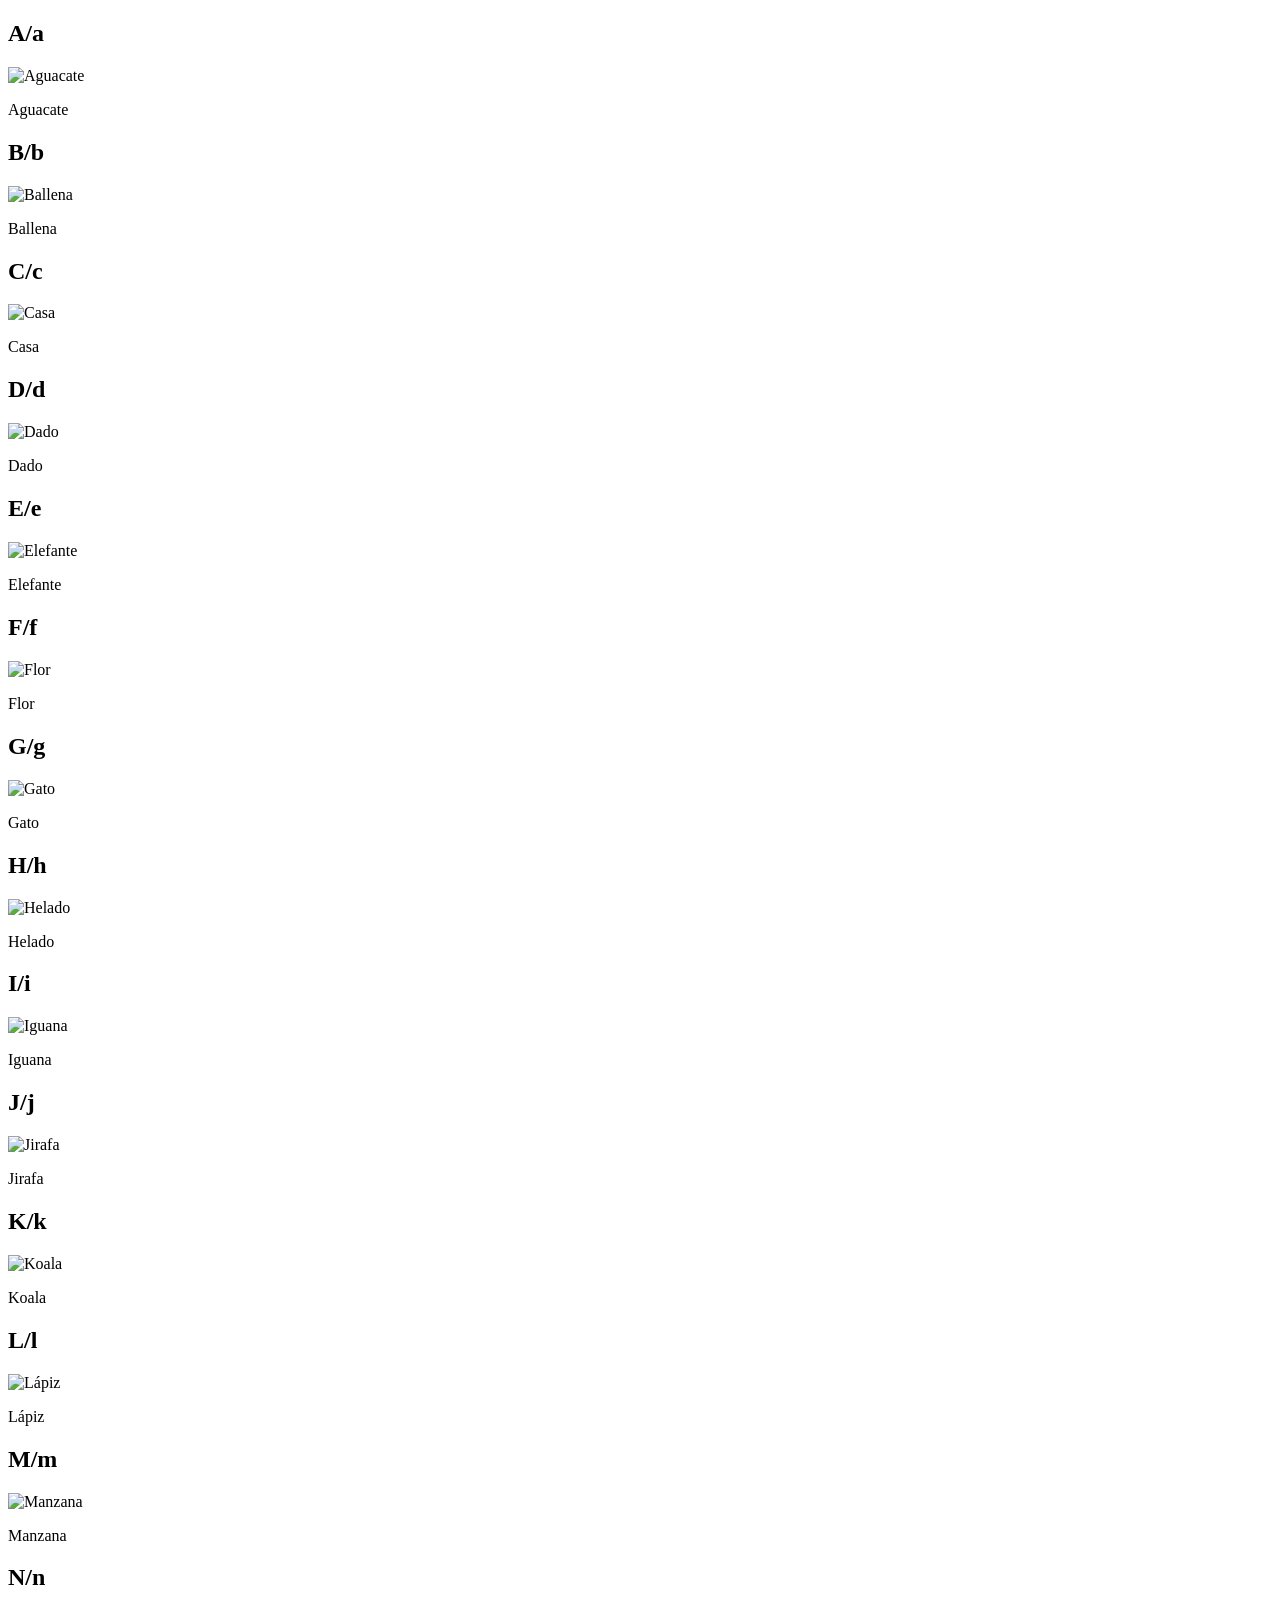
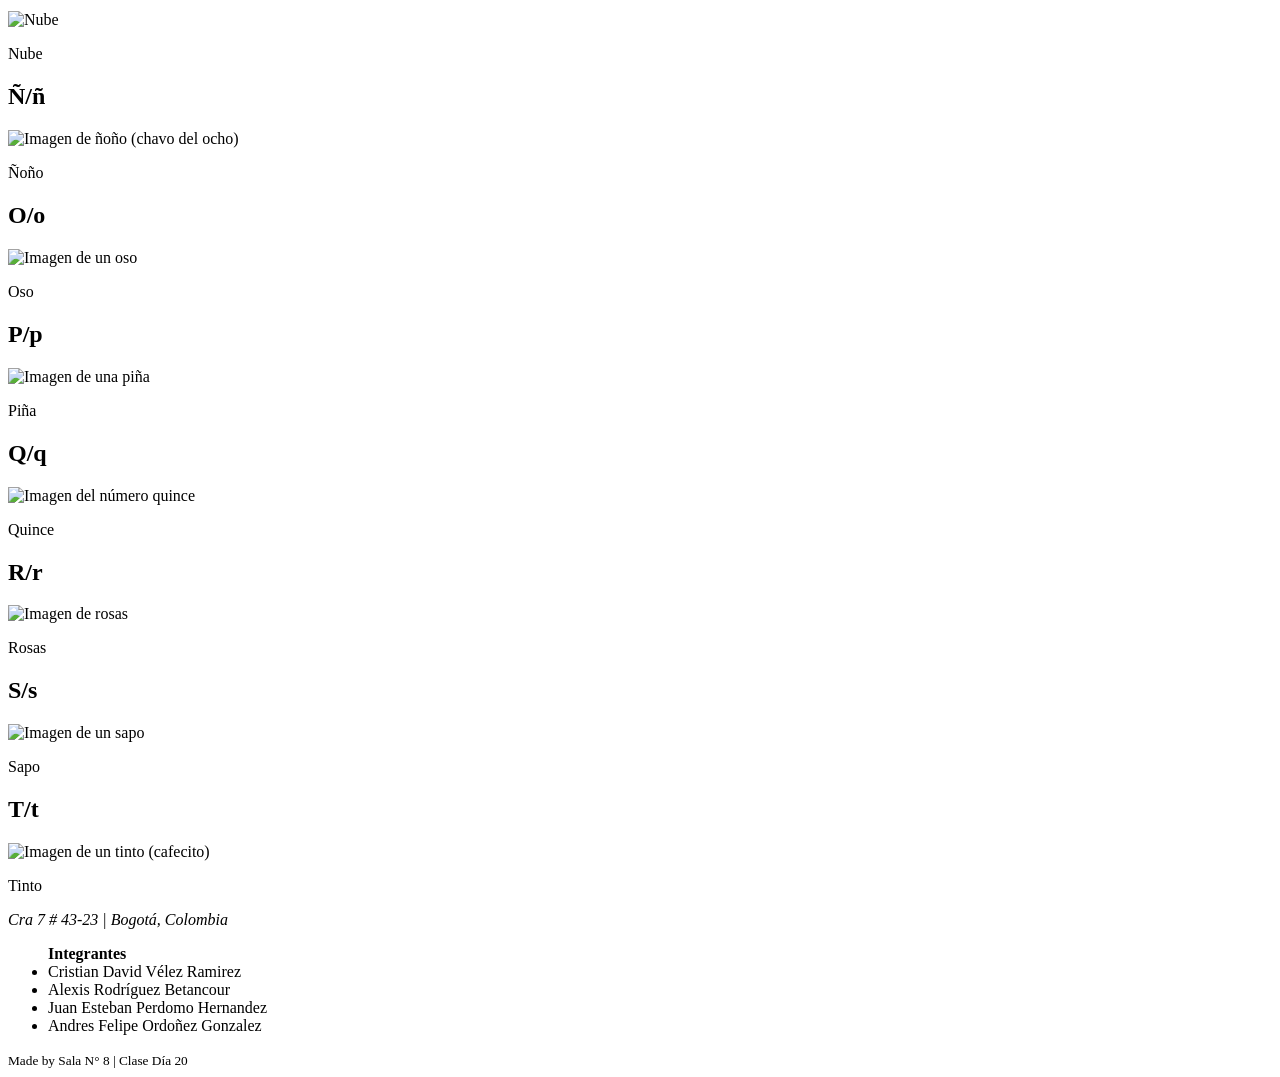
==== index.html @ 9cb0a50c "Adición de footer, favicon, y tittle" ====
<!DOCTYPE html>
<html lang="es">
<head>
    <meta charset="UTF-8">
    <meta name="viewport" content="width=device-width, initial-scale=1.0">
    <title>ABC Challenge</title>
    <link rel="stylesheet" href="/cartsAbecedario/style.css">
    <link rel="shortcut icon" href="https://encrypted-tbn0.gstatic.com/images?q=tbn:ANd9GcSQkld-wDfMxZWVW39jLFjioOd4c1kREj1nqf7nZ2BYfQ&s=10" type="image/x-icon">
    
</head>
<body>
    <section class="galeria">

        <!-- BLOQUE 1: A - G -->
        <div class="card" data-tipo="vocal">
            <div class="card-frente">
                <h2>A/a</h2>
            </div>
            <div class="card-dorso">
                <img src="https://frutropic.com/cdn/shop/articles/9C97801E-1D29-48B5-94A5-995772050934_51a8ebf2-1b13-4005-9a5e-5f1b5c9ed127.jpg?v=1749195195&width=1100" alt="Aguacate">
                <p>Aguacate</p>
            </div>
        </div>
        
        <div class="card" data-tipo="consonante">
            <div class="card-frente">
                <h2>B/b</h2>
            </div>
            <div class="card-dorso">
                <img src="https://img.magnific.com/vector-gratis/linda-ballena-natacion-dibujos-animados-vector-icono-ilustracion-animal-naturaleza-icono-concepto-aislado-plano_138676-9183.jpg?semt=ais_hybrid&w=740&q=80" alt="Ballena">
                <p>Ballena</p>
            </div>
        </div>

        <div class="card" data-tipo="consonante">
            <div class="card-frente">
                <h2>C/c</h2>
            </div>
            <div class="card-dorso">
                <img src="https://i.pinimg.com/736x/6a/a5/46/6aa546627b6328931d3f7eeed9ba423c.jpg" alt="Casa">
                <p>Casa</p>
            </div>
        </div>

        <div class="card" data-tipo="consonante">
            <div class="card-frente">
                <h2>D/d</h2>
            </div>
            <div class="card-dorso">
                <img src="https://encrypted-tbn0.gstatic.com/images?q=tbn:ANd9GcQp0SI1niaKJP_67mskT4lvjxKb1Z1CLIq6Wswoa2U4m9Sii0Q5TE-pFLc&s=10" alt="Dado">
                <p>Dado</p>
            </div>
        </div>

        <div class="card" data-tipo="vocal">
            <div class="card-frente">
                <h2>E/e</h2>
            </div>
            <div class="card-dorso">
                <img src="https://encrypted-tbn0.gstatic.com/images?q=tbn:ANd9GcSefGYWQCexrULv9TbgxM7pAIbb2wscvrPJUo16BwKGpQ&s=10" alt="Elefante">
                <p>Elefante</p>
            </div>
        </div>

        <div class="card" data-tipo="consonante">
            <div class="card-frente">
                <h2>F/f</h2>
            </div>
            <div class="card-dorso">
                <img src="https://i.pinimg.com/1200x/5d/5d/69/5d5d6910d4a30ef30e03d2beb2e5daa1.jpg" alt="Flor">
                <p>Flor</p>
            </div>
        </div>

        <div class="card" data-tipo="consonante">
            <div class="card-frente">
                <h2>G/g</h2>
            </div>
            <div class="card-dorso">
                <img src="https://hips.hearstapps.com/hmg-prod/images/el-gato-con-botas-1551289404.jpg?crop=0.668xw:1.00xh;0.301xw,0&resize=1200:*" alt="Gato">
                <p>Gato</p>
            </div>
        </div>
        <!-- BLOQUE 2: H - N -->
        <div class="card" data-tipo="consonante">
            <div class="card-frente">
                <h2>H/h</h2>
            </div>
            <div class="card-dorso">
                <img src="https://images.unsplash.com/photo-1563805042-7684c019e1cb" alt="Helado">
                <p>Helado</p>
            </div>
        </div>

        <div class="card" data-tipo="vocal">
            <div class="card-frente">
                <h2>I/i</h2>
            </div>
            <div class="card-dorso">
                <img src="https://images.unsplash.com/photo-1590418270220-243198c900cc?q=80&w=735&auto=format&fit=crop&ixlib=rb-4.1.0&ixid=NHwxMjA3fDA%3D" alt="Iguana">
                <p>Iguana</p>
            </div>
        </div>

        <div class="card" data-tipo="consonante">
            <div class="card-frente">
                <h2>J/j</h2>
            </div>
            <div class="card-dorso">
                <img src="https://plus.unsplash.com/premium_photo-1661813434310-98cca4c9135e?q=80&w=867&auto=format&fit=crop&ixlib=rb-4.1.0&ixid=NHwxMjA3fDA%3D" alt="Jirafa">
                <p>Jirafa</p>
            </div>
        </div>

        <div class="card" data-tipo="consonante">
            <div class="card-frente">
                <h2>K/k</h2>
            </div>
            <div class="card-dorso">
                <img src="https://images.unsplash.com/photo-1579972383667-4894c883d674?q=80&w=687&auto=format&fit=crop&ixlib=rb-4.1.0&ixid=NHwxMjA3fDA%3D" alt="Koala">
                <p>Koala</p>
            </div>
        </div>

        <div class="card" data-tipo="consonante">
            <div class="card-frente">
                <h2>L/l</h2>
            </div>
            <div class="card-dorso">
                <img src="https://images.unsplash.com/photo-1595584354232-f07d525d87c1?q=80&w=687&auto=format&fit=crop&ixlib=rb-4.1.0&ixid=NHwxMjA3fDA%3D" alt="Lápiz">
                <p>Lápiz</p>
            </div>
        </div>

        <div class="card" data-tipo="consonante">
            <div class="card-frente">
                <h2>M/m</h2>
            </div>
            <div class="card-dorso">
                <img src="https://images.unsplash.com/photo-1630563451961-ac2ff27616ab?q=80&w=687&auto=format&fit=crop&ixlib=rb-4.1.0&ixid=NHwxMjA3fDA%3D" alt="Manzana">
                <p>Manzana</p>
            </div>
        </div>

        <div class="card" data-tipo="consonante">
            <div class="card-frente">
                <h2>N/n</h2>
            </div>
            <div class="card-dorso">
                <img src="https://images.unsplash.com/photo-1601370552761-d129028bd833?q=80&w=867&auto=format&fit=crop&ixlib=rb-4.1.0&ixid=NHwxMjA3fDA%3D" alt="Nube">
                <p>Nube</p>
            </div>
        </div>

        <!-- BLOQUE 3: Ñ - T -->
         <div class="card" data-tipo="consonante">
            <div class="card-frente">
                <h2>Ñ/ñ</h2>
            </div>
            <div class="card-dorso">
                <img src="https://encrypted-tbn0.gstatic.com/images?q=tbn:ANd9GcRUp2Vc6jsVQt5RY5QtohbT1vBv7ftLwydEODfBdgbfHQ&s=10" alt="Imagen de ñoño (chavo del ocho)">
                <p>Ñoño</p>
            </div>
        </div>

        <div class="card" data-tipo="consonante">
            <div class="card-frente">
                <h2>O/o</h2>
            </div>
            <div class="card-dorso">
                <img src="https://encrypted-tbn0.gstatic.com/images?q=tbn:ANd9GcQkH43YQYtyu6yOqqBMb7JXV8PPf4Y4aq0lOZF_WyOdVA&s=10" alt="Imagen de un oso">
                <p>Oso</p>
            </div>
        </div>

        <div class="card" data-tipo="consonante">
            <div class="card-frente">
                <h2>P/p</h2>
            </div>
            <div class="card-dorso">
                <img src="https://encrypted-tbn0.gstatic.com/images?q=tbn:ANd9GcQzILy_OlihJAWjLMZ0MO-TQGArASGkWERcsGRwX2xzBg&s=10" alt="Imagen de una piña">
                <p>Piña</p>
            </div>
        </div>

        <div class="card" data-tipo="consonante">
            <div class="card-frente">
                <h2>Q/q</h2>
            </div>
            <div class="card-dorso">
                <img src="https://encrypted-tbn0.gstatic.com/images?q=tbn:ANd9GcQ1NrkMc08I44ZtoevXH3k8QwHbVA7HxZ4e_VMNp_qo3w&s=10" alt="Imagen del número quince">
                <p>Quince</p>
            </div>
        </div>

        <div class="card" data-tipo="consonante">
            <div class="card-frente">
                <h2>R/r</h2>
            </div>
            <div class="card-dorso">
                <img src="https://encrypted-tbn0.gstatic.com/images?q=tbn:ANd9GcS3WMt1YBF_MMKFUGdl_ydQ6IlC06v-vbnO94Y9lyQHUg&s=10" alt="Imagen de rosas">
                <p>Rosas</p>
            </div>
        </div>

        <div class="card" data-tipo="consonante">
            <div class="card-frente">
                <h2>S/s</h2>
            </div>
            <div class="card-dorso">
                <img src="https://encrypted-tbn0.gstatic.com/images?q=tbn:ANd9GcRyWO3U0PPRnp_OBMGyY8TPrV2HGl-4_zeBi1n-c-Kkrg&s=10" alt="Imagen de un sapo">
                <p>Sapo</p>
            </div>
        </div>

        <div class="card" data-tipo="consonante">
            <div class="card-frente">
                <h2>T/t</h2>
            </div>
            <div class="card-dorso">
                <img src="https://encrypted-tbn0.gstatic.com/images?q=tbn:ANd9GcS-G0WPEyw8BdfFKRKnWTaffGV9Ov1X5zJlyRkv_3lXyg&s=10" alt="Imagen de un tinto (cafecito)">
                <p>Tinto</p>
            </div>
        </div>
        <div class="card"></div>

        <!-- BLOQUE 4: U - Z -->
        <div class="card"></div>

    </section>

    <footer>
        <address>
            Cra 7 # 43-23 | Bogotá, Colombia
        </address>
        <ul> <strong>Integrantes</strong>
            <li> Cristian David Vélez Ramirez</li>
            <li> Alexis Rodríguez Betancour</li>
            <li> Juan Esteban Perdomo Hernandez</li>
            <li> Andres Felipe Ordoñez Gonzalez</li>
        </ul>
        <small>Made by Sala N° 8 | Clase Día 20</small>
    </footer>
    
    <script src="script.js"></script>
</body>
</html>
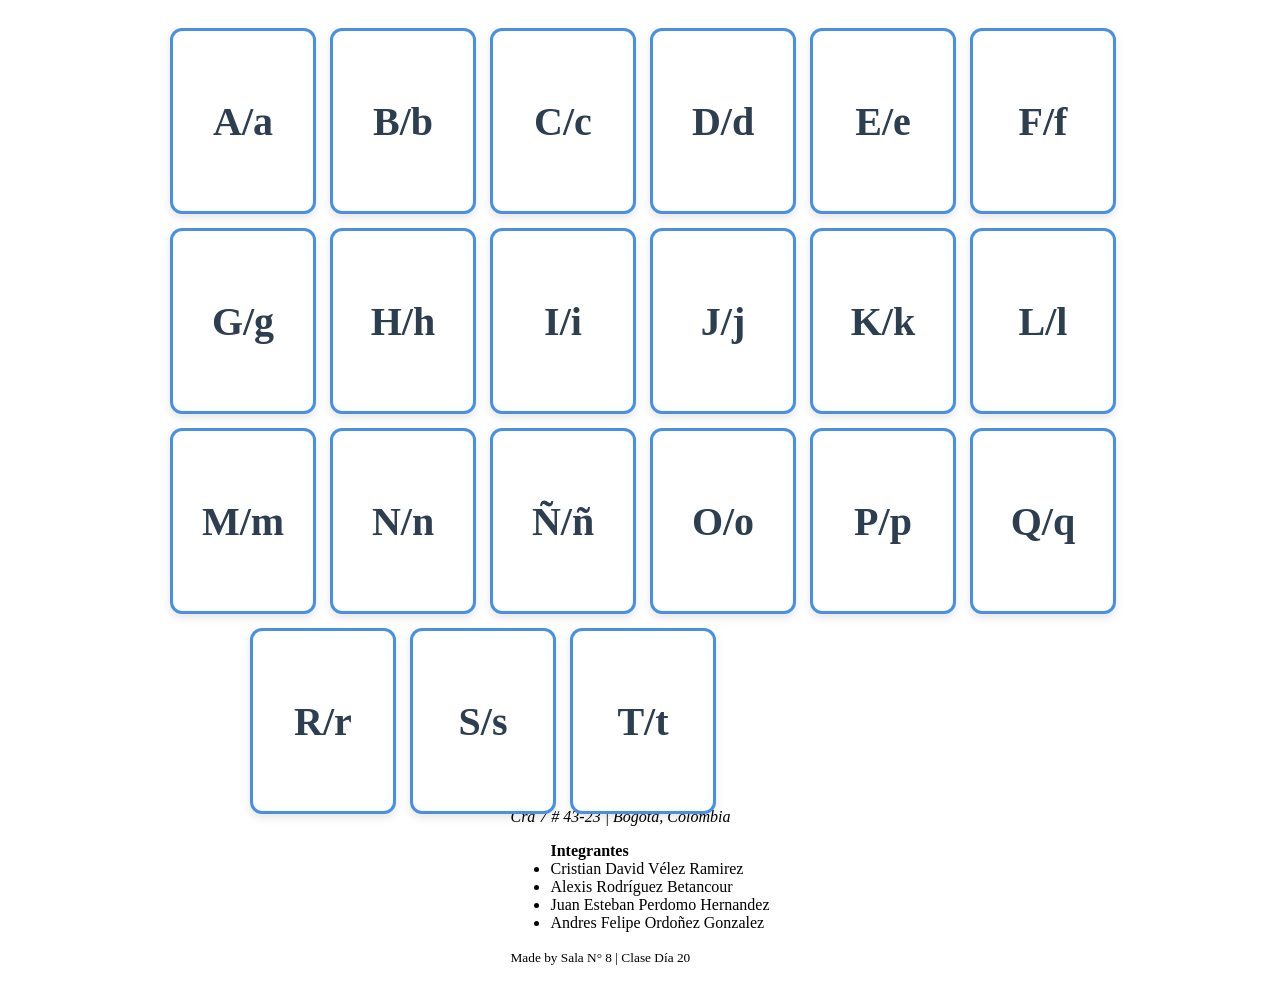
==== commit 029d4abd: "Actualizo index.html" ====
--- a/index.html
+++ b/index.html
@@ -4,7 +4,7 @@
     <meta charset="UTF-8">
     <meta name="viewport" content="width=device-width, initial-scale=1.0">
     <title>ABC Challenge</title>
-    <link rel="stylesheet" href="/cartsAbecedario/style.css">
+    <link rel="stylesheet" href="/style.css">
     <link rel="shortcut icon" href="https://encrypted-tbn0.gstatic.com/images?q=tbn:ANd9GcSQkld-wDfMxZWVW39jLFjioOd4c1kREj1nqf7nZ2BYfQ&s=10" type="image/x-icon">
     
 </head>
--- a/style.css
+++ b/style.css
@@ -0,0 +1,98 @@
+header {
+    display: flex;
+    justify-content: space-between;
+    align-items: center;
+    padding: 1rem 2rem;
+    background-color: rgb(0, 166, 255);
+    color: beige;
+}
+
+.nav-var {
+    display: flex;
+    justify-content: space-between;
+    align-items: center;
+    gap: 30em;
+}
+body{
+    display: flex;
+    flex-direction: column;
+    align-items: center;
+    padding: 20px;
+}
+
+.galeria{
+    display: flex;
+    flex-wrap: wrap;
+    justify-content: center;
+    max-width: 1000px;
+    gap: 20px;
+    margin: 0 auto;
+}
+
+.card{
+    width: 140px;
+    height: 180px;
+    position: relative;
+    cursor: pointer;
+}
+
+.card-frente, .card-dorso {
+  position: absolute;
+  width: 100%;
+  height: 100%;
+  backface-visibility: hidden;
+  transition: transform 0.6s ease;
+  display: flex;
+  flex-direction: column;
+  align-items: center;
+  justify-content: center;
+  border-radius: 12px;
+  box-shadow: 0 4px 8px rgba(0,0,0,0.1);
+}
+
+.card-frente {
+  background-color: #ffffff;
+  border: 3px solid #4a90e2;
+  color: #333;
+}
+
+.card-frente h2 {
+  font-size: 2.5rem;
+  margin: 0;
+  color: #2c3e50;
+}
+
+.card-dorso {
+  background-color: #fff9e6;
+  border: 3px solid #f5a623;
+  transform: rotateY(180deg);
+  padding: 10px;
+  box-sizing: border-box;
+}
+
+.card-dorso p {
+  font-size: 0.9rem;
+  font-weight: bold;
+  margin: 0;
+  color: #333;
+}
+
+.card.volteada .card-frente {
+  transform: rotateY(180deg);
+}
+
+.card.volteada .card-dorso {
+  transform: rotateY(0deg);
+}
+
+.oculta {
+  display: none;
+}
+
+.card-dorso img {
+  width: 70px;
+  height: 70px;
+  object-fit: cover;
+  border-radius: 8px;
+  margin-bottom: 8px;
+}
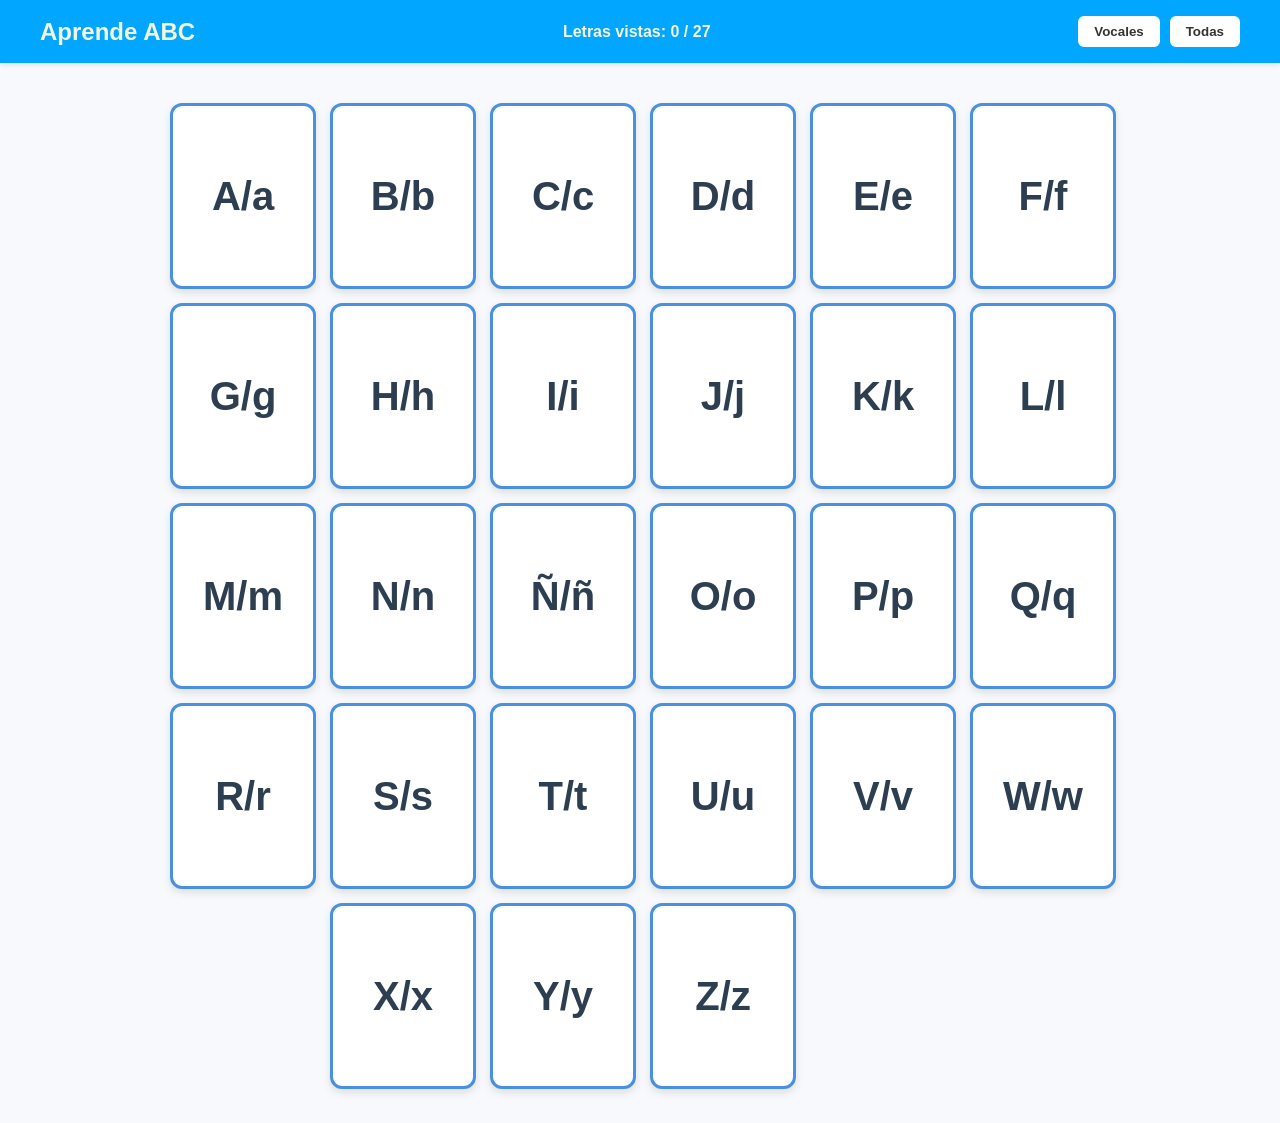
==== commit 0de1005c: "feat se ajusta el tamano del header y se ajusta el sistema de filtrado" ====
--- a/index.html
+++ b/index.html
@@ -1,14 +1,26 @@
 <!DOCTYPE html>
 <html lang="es">
+
 <head>
     <meta charset="UTF-8">
     <meta name="viewport" content="width=device-width, initial-scale=1.0">
-    <title>ABC Challenge</title>
+    <title>Document</title>
+    <link rel="stylesheet" href="style.css">
     <link rel="stylesheet" href="/style.css">
-    <link rel="shortcut icon" href="https://encrypted-tbn0.gstatic.com/images?q=tbn:ANd9GcSQkld-wDfMxZWVW39jLFjioOd4c1kREj1nqf7nZ2BYfQ&s=10" type="image/x-icon">
     
 </head>
 <body>
+    <header>
+        <nav class="nav-var">
+            <h1>Aprende ABC</h1>
+            <p>Letras vistas: <span id="contador">0</span> / 27</p>
+            <div class="botones">
+                <button id="btn-vocales" data-filtro="vocal">Vocales</button>
+                <button id="btn-todas" data-filtro="todas">Todas</button>
+            </div>
+        </nav>
+    </header>
+
     <section class="galeria">
 
         <!-- BLOQUE 1: A - G -->
@@ -163,7 +175,7 @@
             </div>
         </div>
 
-        <div class="card" data-tipo="consonante">
+        <div class="card" data-tipo="vocal">
             <div class="card-frente">
                 <h2>O/o</h2>
             </div>
@@ -222,26 +234,73 @@
                 <p>Tinto</p>
             </div>
         </div>
+
+        <!-- BLOQUE 4: U - Z -->
+
+        <div class="card" data-tipo="vocal">
+            <div class="card-frente">
+                <h2>U/u</h2>
+            </div>
+            <div class="card-dorso">
+                <img src="https://encrypted-tbn0.gstatic.com/images?q=tbn:ANd9GcTz7Q0gdQS6HFXQQB24YQr7ybNHoVWBMSDs9T32gCkoGQ&s=10" alt="Uva">
+                <p>Uva</p>
+            </div>
+        </div>
+
+        <div class="card" data-tipo="consonante">
+            <div class="card-frente">
+                <h2>V/v</h2>
+            </div>
+            <div class="card-dorso">
+                <img src="https://encrypted-tbn0.gstatic.com/images?q=tbn:ANd9GcSzo65OI3Q7QQ2YJ3ZkKHnVy27SG6lSc4SKRgfo4f-Gs268YlNlcFOtac0&s=10" alt="Vaca">
+                <p>Vaca</p>
+            </div>
+        </div>
+
+        <div class="card" data-tipo="consonante">
+            <div class="card-frente">
+                <h2>W/w</h2>
+            </div>
+            <div class="card-dorso">
+                <img src="https://encrypted-tbn0.gstatic.com/images?q=tbn:ANd9GcR6ZzbbcxnSKggUBbxPxoiiyxjSaUChov0sYmlQcCoJAQ&s=10" alt="Waffle">
+                <p>Waffle</p>
+            </div>
+        </div>
+
+        <div class="card" data-tipo="consonante">
+            <div class="card-frente">
+                <h2>X/x</h2>
+            </div>
+            <div class="card-dorso">
+                <img src="https://encrypted-tbn0.gstatic.com/images?q=tbn:ANd9GcQyMteXBfpkZIMHL22Q2Rd696dQwKrdFYhhk7bhbBU88g&s=10" alt="Xilófono">
+                <p>Xilófono</p>
+            </div>
+        </div>
+
+        <div class="card" data-tipo="consonante">
+            <div class="card-frente">
+                <h2>Y/y</h2>
+            </div>
+            <div class="card-dorso">
+                <img src="https://img.magnific.com/vector-premium/ilustracion-vectorial-yates-aislada-sobre-fondo-blanco_990010-7993.jpg?semt=ais_hybrid&w=740&q=80" alt="Yate">
+                <p>Yate</p>
+            </div>
+        </div>
+
+        <div class="card" data-tipo="consonante">
+            <div class="card-frente">
+                <h2>Z/z</h2>
+            </div>
+            <div class="card-dorso">
+                <img src="https://img.magnific.com/vector-gratis/dibujado-mano-ilustracion-dibujos-animados-zapatos-correr_23-2150985777.jpg?semt=ais_hybrid&w=740&q=80" alt="Zapatos">
+                <p>Zapatos</p>
+            </div>
+        </div>
         <div class="card"></div>
 
-        <!-- BLOQUE 4: U - Z -->
-        <div class="card"></div>
-
     </section>
-
-    <footer>
-        <address>
-            Cra 7 # 43-23 | Bogotá, Colombia
-        </address>
-        <ul> <strong>Integrantes</strong>
-            <li> Cristian David Vélez Ramirez</li>
-            <li> Alexis Rodríguez Betancour</li>
-            <li> Juan Esteban Perdomo Hernandez</li>
-            <li> Andres Felipe Ordoñez Gonzalez</li>
-        </ul>
-        <small>Made by Sala N° 8 | Clase Día 20</small>
-    </footer>
     
     <script src="script.js"></script>
 </body>
+
 </html>
--- a/style.css
+++ b/style.css
@@ -1,98 +1,140 @@
 header {
-    display: flex;
-    justify-content: space-between;
-    align-items: center;
-    padding: 1rem 2rem;
+    width: 100%;
     background-color: rgb(0, 166, 255);
     color: beige;
+    box-shadow: 0 2px 5px rgba(0,0,0,0.1);
 }
 
 .nav-var {
     display: flex;
     justify-content: space-between;
     align-items: center;
-    gap: 30em;
+    padding: 1rem 2rem;
+    max-width: 1200px;
+    margin: 0 auto;
+    flex-wrap: wrap;
+    gap: 15px;
 }
-body{
+
+.nav-var h1 {
+    margin: 0;
+    font-size: 1.5rem;
+}
+
+.nav-var p {
+    margin: 0;
+    font-weight: bold;
+}
+
+.botones {
+    display: flex;
+    gap: 10px;
+}
+
+.botones button {
+    padding: 8px 16px;
+    background-color: #ffffff;
+    color: #333;
+    border: none;
+    border-radius: 6px;
+    font-weight: bold;
+    cursor: pointer;
+    transition: background-color 0.2s;
+}
+
+.botones button:hover {
+    background-color: #f0f0f0;
+}
+
+body {
     display: flex;
     flex-direction: column;
     align-items: center;
-    padding: 20px;
+    padding: 0;
+    margin: 0;
+    background-color: #f7f9fc;
+    font-family: 'Segoe UI', Tahoma, Geneva, Verdana, sans-serif;
 }
 
-.galeria{
+main {
+    padding: 20px;
+    width: 100%;
+}
+
+.galeria {
     display: flex;
     flex-wrap: wrap;
     justify-content: center;
     max-width: 1000px;
     gap: 20px;
-    margin: 0 auto;
+    margin: 40px auto;
 }
 
-.card{
+.card {
     width: 140px;
     height: 180px;
     position: relative;
     cursor: pointer;
+    perspective: 1000px;
 }
 
 .card-frente, .card-dorso {
-  position: absolute;
-  width: 100%;
-  height: 100%;
-  backface-visibility: hidden;
-  transition: transform 0.6s ease;
-  display: flex;
-  flex-direction: column;
-  align-items: center;
-  justify-content: center;
-  border-radius: 12px;
-  box-shadow: 0 4px 8px rgba(0,0,0,0.1);
+    position: absolute;
+    width: 100%;
+    height: 100%;
+    backface-visibility: hidden;
+    transition: transform 0.6s ease;
+    display: flex;
+    flex-direction: column;
+    align-items: center;
+    justify-content: center;
+    border-radius: 12px;
+    box-shadow: 0 4px 8px rgba(0,0,0,0.1);
 }
 
 .card-frente {
-  background-color: #ffffff;
-  border: 3px solid #4a90e2;
-  color: #333;
+    background-color: #ffffff;
+    border: 3px solid #4a90e2;
+    color: #333;
 }
 
 .card-frente h2 {
-  font-size: 2.5rem;
-  margin: 0;
-  color: #2c3e50;
+    font-size: 2.5rem;
+    margin: 0;
+    color: #2c3e50;
 }
 
 .card-dorso {
-  background-color: #fff9e6;
-  border: 3px solid #f5a623;
-  transform: rotateY(180deg);
-  padding: 10px;
-  box-sizing: border-box;
+    background-color: #fff9e6;
+    border: 3px solid #f5a623;
+    transform: rotateY(180deg);
+    padding: 10px;
+    box-sizing: border-box;
 }
 
 .card-dorso p {
-  font-size: 0.9rem;
-  font-weight: bold;
-  margin: 0;
-  color: #333;
+    font-size: 0.9rem;
+    font-weight: bold;
+    margin: 0;
+    color: #333;
 }
 
 .card.volteada .card-frente {
-  transform: rotateY(180deg);
+    transform: rotateY(180deg);
 }
 
 .card.volteada .card-dorso {
-  transform: rotateY(0deg);
+    transform: rotateY(0deg);
 }
 
 .oculta {
-  display: none;
+    display: none;
 }
 
 .card-dorso img {
-  width: 70px;
-  height: 70px;
-  object-fit: cover;
-  border-radius: 8px;
-  margin-bottom: 8px;
-}
+    width: 70px;
+    height: 70px;
+    object-fit: cover;
+    border-radius: 8px;
+    margin-bottom: 8px;
+}
--- a/style.css
+++ b/style.css
@@ -1,98 +1,140 @@
 header {
-    display: flex;
-    justify-content: space-between;
-    align-items: center;
-    padding: 1rem 2rem;
+    width: 100%;
     background-color: rgb(0, 166, 255);
     color: beige;
+    box-shadow: 0 2px 5px rgba(0,0,0,0.1);
 }
 
 .nav-var {
     display: flex;
     justify-content: space-between;
     align-items: center;
-    gap: 30em;
+    padding: 1rem 2rem;
+    max-width: 1200px;
+    margin: 0 auto;
+    flex-wrap: wrap;
+    gap: 15px;
 }
-body{
+
+.nav-var h1 {
+    margin: 0;
+    font-size: 1.5rem;
+}
+
+.nav-var p {
+    margin: 0;
+    font-weight: bold;
+}
+
+.botones {
+    display: flex;
+    gap: 10px;
+}
+
+.botones button {
+    padding: 8px 16px;
+    background-color: #ffffff;
+    color: #333;
+    border: none;
+    border-radius: 6px;
+    font-weight: bold;
+    cursor: pointer;
+    transition: background-color 0.2s;
+}
+
+.botones button:hover {
+    background-color: #f0f0f0;
+}
+
+body {
     display: flex;
     flex-direction: column;
     align-items: center;
-    padding: 20px;
+    padding: 0;
+    margin: 0;
+    background-color: #f7f9fc;
+    font-family: 'Segoe UI', Tahoma, Geneva, Verdana, sans-serif;
 }
 
-.galeria{
+main {
+    padding: 20px;
+    width: 100%;
+}
+
+.galeria {
     display: flex;
     flex-wrap: wrap;
     justify-content: center;
     max-width: 1000px;
     gap: 20px;
-    margin: 0 auto;
+    margin: 40px auto;
 }
 
-.card{
+.card {
     width: 140px;
     height: 180px;
     position: relative;
     cursor: pointer;
+    perspective: 1000px;
 }
 
 .card-frente, .card-dorso {
-  position: absolute;
-  width: 100%;
-  height: 100%;
-  backface-visibility: hidden;
-  transition: transform 0.6s ease;
-  display: flex;
-  flex-direction: column;
-  align-items: center;
-  justify-content: center;
-  border-radius: 12px;
-  box-shadow: 0 4px 8px rgba(0,0,0,0.1);
+    position: absolute;
+    width: 100%;
+    height: 100%;
+    backface-visibility: hidden;
+    transition: transform 0.6s ease;
+    display: flex;
+    flex-direction: column;
+    align-items: center;
+    justify-content: center;
+    border-radius: 12px;
+    box-shadow: 0 4px 8px rgba(0,0,0,0.1);
 }
 
 .card-frente {
-  background-color: #ffffff;
-  border: 3px solid #4a90e2;
-  color: #333;
+    background-color: #ffffff;
+    border: 3px solid #4a90e2;
+    color: #333;
 }
 
 .card-frente h2 {
-  font-size: 2.5rem;
-  margin: 0;
-  color: #2c3e50;
+    font-size: 2.5rem;
+    margin: 0;
+    color: #2c3e50;
 }
 
 .card-dorso {
-  background-color: #fff9e6;
-  border: 3px solid #f5a623;
-  transform: rotateY(180deg);
-  padding: 10px;
-  box-sizing: border-box;
+    background-color: #fff9e6;
+    border: 3px solid #f5a623;
+    transform: rotateY(180deg);
+    padding: 10px;
+    box-sizing: border-box;
 }
 
 .card-dorso p {
-  font-size: 0.9rem;
-  font-weight: bold;
-  margin: 0;
-  color: #333;
+    font-size: 0.9rem;
+    font-weight: bold;
+    margin: 0;
+    color: #333;
 }
 
 .card.volteada .card-frente {
-  transform: rotateY(180deg);
+    transform: rotateY(180deg);
 }
 
 .card.volteada .card-dorso {
-  transform: rotateY(0deg);
+    transform: rotateY(0deg);
 }
 
 .oculta {
-  display: none;
+    display: none;
 }
 
 .card-dorso img {
-  width: 70px;
-  height: 70px;
-  object-fit: cover;
-  border-radius: 8px;
-  margin-bottom: 8px;
-}
+    width: 70px;
+    height: 70px;
+    object-fit: cover;
+    border-radius: 8px;
+    margin-bottom: 8px;
+}
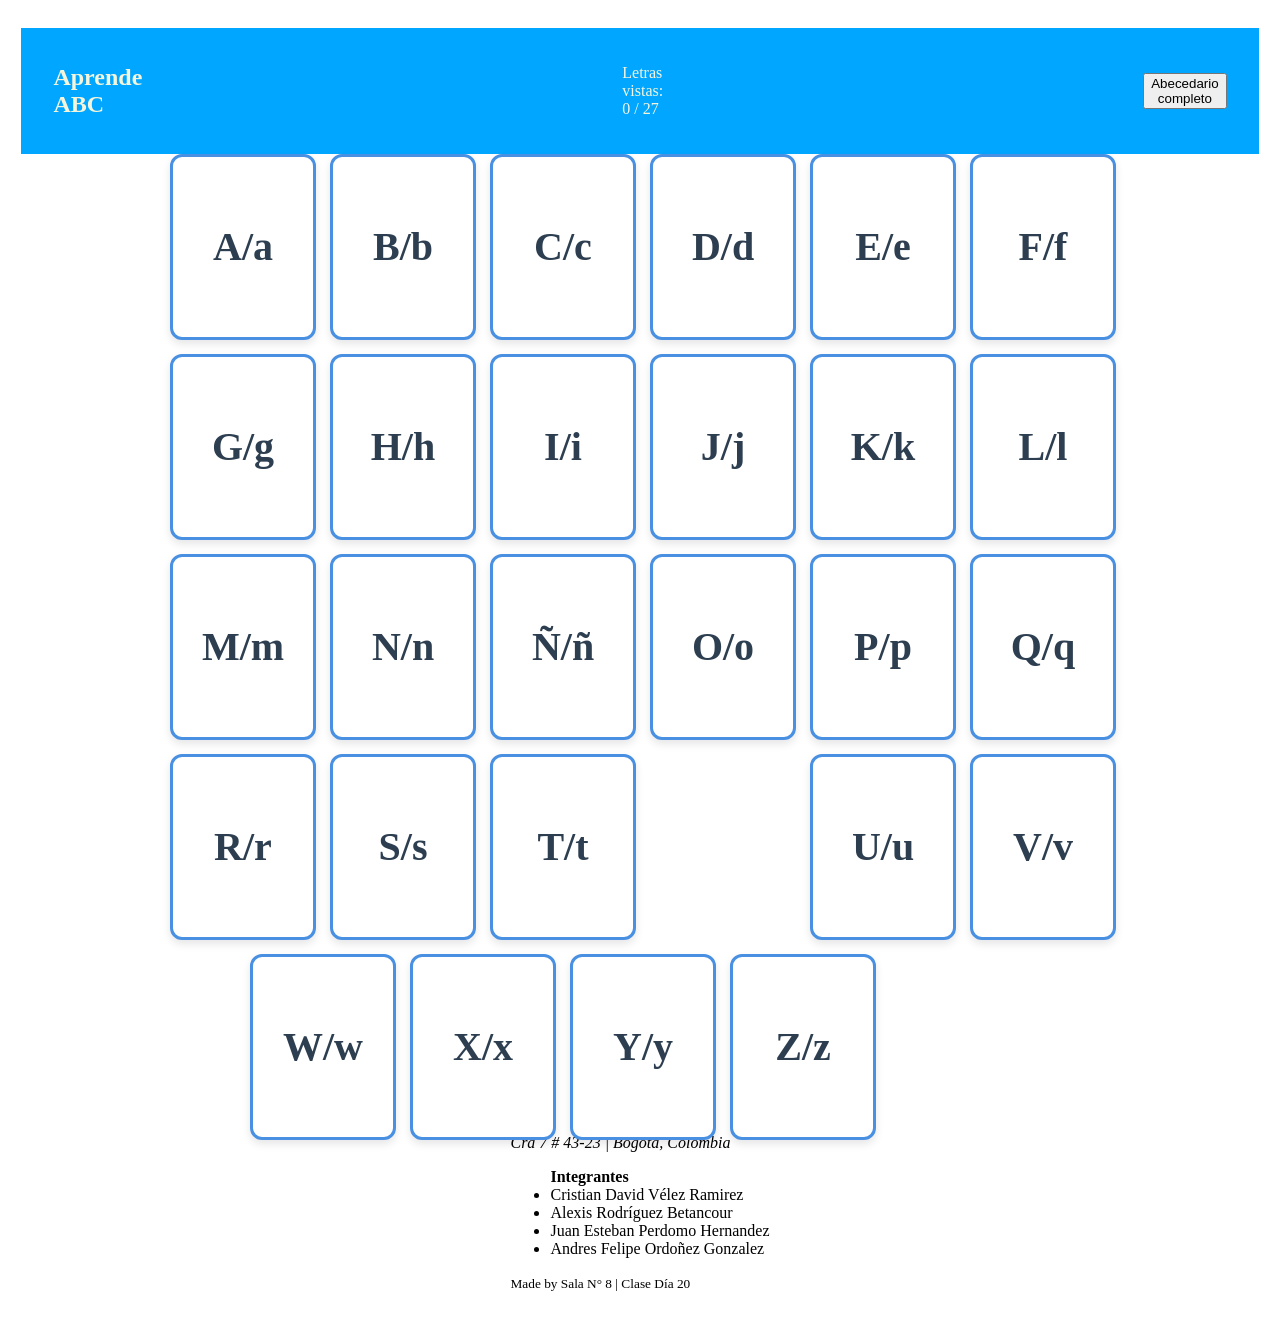
==== commit 5f51da0c: "Merge branch 'main' into andres-ñ-t" ====
--- a/index.html
+++ b/index.html
@@ -4,23 +4,24 @@
 <head>
     <meta charset="UTF-8">
     <meta name="viewport" content="width=device-width, initial-scale=1.0">
+    <title>ABC Challenge</title>
     <title>Document</title>
     <link rel="stylesheet" href="style.css">
     <link rel="stylesheet" href="/style.css">
+    <link rel="shortcut icon" href="https://encrypted-tbn0.gstatic.com/images?q=tbn:ANd9GcSQkld-wDfMxZWVW39jLFjioOd4c1kREj1nqf7nZ2BYfQ&s=10" type="image/x-icon">
     
 </head>
+
+<header>
+    <nav class="nav-var">
+        <h1>Aprende ABC</h1>
+        <p>Letras vistas: <span id="contador">0</span> / 27</p>
+        <button id="btn-filtro">Abecedario completo</button>
+
+    </nav>
+</header>
+
 <body>
-    <header>
-        <nav class="nav-var">
-            <h1>Aprende ABC</h1>
-            <p>Letras vistas: <span id="contador">0</span> / 27</p>
-            <div class="botones">
-                <button id="btn-vocales" data-filtro="vocal">Vocales</button>
-                <button id="btn-todas" data-filtro="todas">Todas</button>
-            </div>
-        </nav>
-    </header>
-
     <section class="galeria">
 
         <!-- BLOQUE 1: A - G -->
@@ -234,6 +235,7 @@
                 <p>Tinto</p>
             </div>
         </div>
+        <div class="card"></div>
 
         <!-- BLOQUE 4: U - Z -->
 
@@ -299,6 +301,19 @@
         <div class="card"></div>
 
     </section>
+
+    <footer>
+        <address>
+            Cra 7 # 43-23 | Bogotá, Colombia
+        </address>
+        <ul> <strong>Integrantes</strong>
+            <li> Cristian David Vélez Ramirez</li>
+            <li> Alexis Rodríguez Betancour</li>
+            <li> Juan Esteban Perdomo Hernandez</li>
+            <li> Andres Felipe Ordoñez Gonzalez</li>
+        </ul>
+        <small>Made by Sala N° 8 | Clase Día 20</small>
+    </footer>
     
     <script src="script.js"></script>
 </body>
--- a/style.css
+++ b/style.css
@@ -1,140 +1,98 @@
 header {
-    width: 100%;
+    display: flex;
+    justify-content: space-between;
+    align-items: center;
+    padding: 1rem 2rem;
     background-color: rgb(0, 166, 255);
     color: beige;
-    box-shadow: 0 2px 5px rgba(0,0,0,0.1);
 }
 
 .nav-var {
     display: flex;
     justify-content: space-between;
     align-items: center;
-    padding: 1rem 2rem;
-    max-width: 1200px;
-    margin: 0 auto;
-    flex-wrap: wrap;
-    gap: 15px;
+    gap: 30em;
 }
-
-.nav-var h1 {
-    margin: 0;
-    font-size: 1.5rem;
-}
-
-.nav-var p {
-    margin: 0;
-    font-weight: bold;
-}
-
-.botones {
-    display: flex;
-    gap: 10px;
-}
-
-.botones button {
-    padding: 8px 16px;
-    background-color: #ffffff;
-    color: #333;
-    border: none;
-    border-radius: 6px;
-    font-weight: bold;
-    cursor: pointer;
-    transition: background-color 0.2s;
-}
-
-.botones button:hover {
-    background-color: #f0f0f0;
-}
-
-body {
+body{
     display: flex;
     flex-direction: column;
     align-items: center;
-    padding: 0;
-    margin: 0;
-    background-color: #f7f9fc;
-    font-family: 'Segoe UI', Tahoma, Geneva, Verdana, sans-serif;
+    padding: 20px;
 }
 
-main {
-    padding: 20px;
-    width: 100%;
-}
-
-.galeria {
+.galeria{
     display: flex;
     flex-wrap: wrap;
     justify-content: center;
     max-width: 1000px;
     gap: 20px;
-    margin: 40px auto;
+    margin: 0 auto;
 }
 
-.card {
+.card{
     width: 140px;
     height: 180px;
     position: relative;
     cursor: pointer;
-    perspective: 1000px;
 }
 
 .card-frente, .card-dorso {
-    position: absolute;
-    width: 100%;
-    height: 100%;
-    backface-visibility: hidden;
-    transition: transform 0.6s ease;
-    display: flex;
-    flex-direction: column;
-    align-items: center;
-    justify-content: center;
-    border-radius: 12px;
-    box-shadow: 0 4px 8px rgba(0,0,0,0.1);
+  position: absolute;
+  width: 100%;
+  height: 100%;
+  backface-visibility: hidden;
+  transition: transform 0.6s ease;
+  display: flex;
+  flex-direction: column;
+  align-items: center;
+  justify-content: center;
+  border-radius: 12px;
+  box-shadow: 0 4px 8px rgba(0,0,0,0.1);
 }
 
 .card-frente {
-    background-color: #ffffff;
-    border: 3px solid #4a90e2;
-    color: #333;
+  background-color: #ffffff;
+  border: 3px solid #4a90e2;
+  color: #333;
 }
 
 .card-frente h2 {
-    font-size: 2.5rem;
-    margin: 0;
-    color: #2c3e50;
+  font-size: 2.5rem;
+  margin: 0;
+  color: #2c3e50;
 }
 
 .card-dorso {
-    background-color: #fff9e6;
-    border: 3px solid #f5a623;
-    transform: rotateY(180deg);
-    padding: 10px;
-    box-sizing: border-box;
+  background-color: #fff9e6;
+  border: 3px solid #f5a623;
+  transform: rotateY(180deg);
+  padding: 10px;
+  box-sizing: border-box;
 }
 
 .card-dorso p {
-    font-size: 0.9rem;
-    font-weight: bold;
-    margin: 0;
-    color: #333;
+  font-size: 0.9rem;
+  font-weight: bold;
+  margin: 0;
+  color: #333;
 }
 
 .card.volteada .card-frente {
-    transform: rotateY(180deg);
+  transform: rotateY(180deg);
 }
 
 .card.volteada .card-dorso {
-    transform: rotateY(0deg);
+  transform: rotateY(0deg);
 }
 
 .oculta {
-    display: none;
+  display: none;
 }
 
 .card-dorso img {
-    width: 70px;
-    height: 70px;
-    object-fit: cover;
-    border-radius: 8px;
-    margin-bottom: 8px;
-}+  width: 70px;
+  height: 70px;
+  object-fit: cover;
+  border-radius: 8px;
+  margin-bottom: 8px;
+}
--- a/style.css
+++ b/style.css
@@ -1,140 +1,98 @@
 header {
-    width: 100%;
+    display: flex;
+    justify-content: space-between;
+    align-items: center;
+    padding: 1rem 2rem;
     background-color: rgb(0, 166, 255);
     color: beige;
-    box-shadow: 0 2px 5px rgba(0,0,0,0.1);
 }
 
 .nav-var {
     display: flex;
     justify-content: space-between;
     align-items: center;
-    padding: 1rem 2rem;
-    max-width: 1200px;
-    margin: 0 auto;
-    flex-wrap: wrap;
-    gap: 15px;
+    gap: 30em;
 }
-
-.nav-var h1 {
-    margin: 0;
-    font-size: 1.5rem;
-}
-
-.nav-var p {
-    margin: 0;
-    font-weight: bold;
-}
-
-.botones {
-    display: flex;
-    gap: 10px;
-}
-
-.botones button {
-    padding: 8px 16px;
-    background-color: #ffffff;
-    color: #333;
-    border: none;
-    border-radius: 6px;
-    font-weight: bold;
-    cursor: pointer;
-    transition: background-color 0.2s;
-}
-
-.botones button:hover {
-    background-color: #f0f0f0;
-}
-
-body {
+body{
     display: flex;
     flex-direction: column;
     align-items: center;
-    padding: 0;
-    margin: 0;
-    background-color: #f7f9fc;
-    font-family: 'Segoe UI', Tahoma, Geneva, Verdana, sans-serif;
+    padding: 20px;
 }
 
-main {
-    padding: 20px;
-    width: 100%;
-}
-
-.galeria {
+.galeria{
     display: flex;
     flex-wrap: wrap;
     justify-content: center;
     max-width: 1000px;
     gap: 20px;
-    margin: 40px auto;
+    margin: 0 auto;
 }
 
-.card {
+.card{
     width: 140px;
     height: 180px;
     position: relative;
     cursor: pointer;
-    perspective: 1000px;
 }
 
 .card-frente, .card-dorso {
-    position: absolute;
-    width: 100%;
-    height: 100%;
-    backface-visibility: hidden;
-    transition: transform 0.6s ease;
-    display: flex;
-    flex-direction: column;
-    align-items: center;
-    justify-content: center;
-    border-radius: 12px;
-    box-shadow: 0 4px 8px rgba(0,0,0,0.1);
+  position: absolute;
+  width: 100%;
+  height: 100%;
+  backface-visibility: hidden;
+  transition: transform 0.6s ease;
+  display: flex;
+  flex-direction: column;
+  align-items: center;
+  justify-content: center;
+  border-radius: 12px;
+  box-shadow: 0 4px 8px rgba(0,0,0,0.1);
 }
 
 .card-frente {
-    background-color: #ffffff;
-    border: 3px solid #4a90e2;
-    color: #333;
+  background-color: #ffffff;
+  border: 3px solid #4a90e2;
+  color: #333;
 }
 
 .card-frente h2 {
-    font-size: 2.5rem;
-    margin: 0;
-    color: #2c3e50;
+  font-size: 2.5rem;
+  margin: 0;
+  color: #2c3e50;
 }
 
 .card-dorso {
-    background-color: #fff9e6;
-    border: 3px solid #f5a623;
-    transform: rotateY(180deg);
-    padding: 10px;
-    box-sizing: border-box;
+  background-color: #fff9e6;
+  border: 3px solid #f5a623;
+  transform: rotateY(180deg);
+  padding: 10px;
+  box-sizing: border-box;
 }
 
 .card-dorso p {
-    font-size: 0.9rem;
-    font-weight: bold;
-    margin: 0;
-    color: #333;
+  font-size: 0.9rem;
+  font-weight: bold;
+  margin: 0;
+  color: #333;
 }
 
 .card.volteada .card-frente {
-    transform: rotateY(180deg);
+  transform: rotateY(180deg);
 }
 
 .card.volteada .card-dorso {
-    transform: rotateY(0deg);
+  transform: rotateY(0deg);
 }
 
 .oculta {
-    display: none;
+  display: none;
 }
 
 .card-dorso img {
-    width: 70px;
-    height: 70px;
-    object-fit: cover;
-    border-radius: 8px;
-    margin-bottom: 8px;
-}+  width: 70px;
+  height: 70px;
+  object-fit: cover;
+  border-radius: 8px;
+  margin-bottom: 8px;
+}
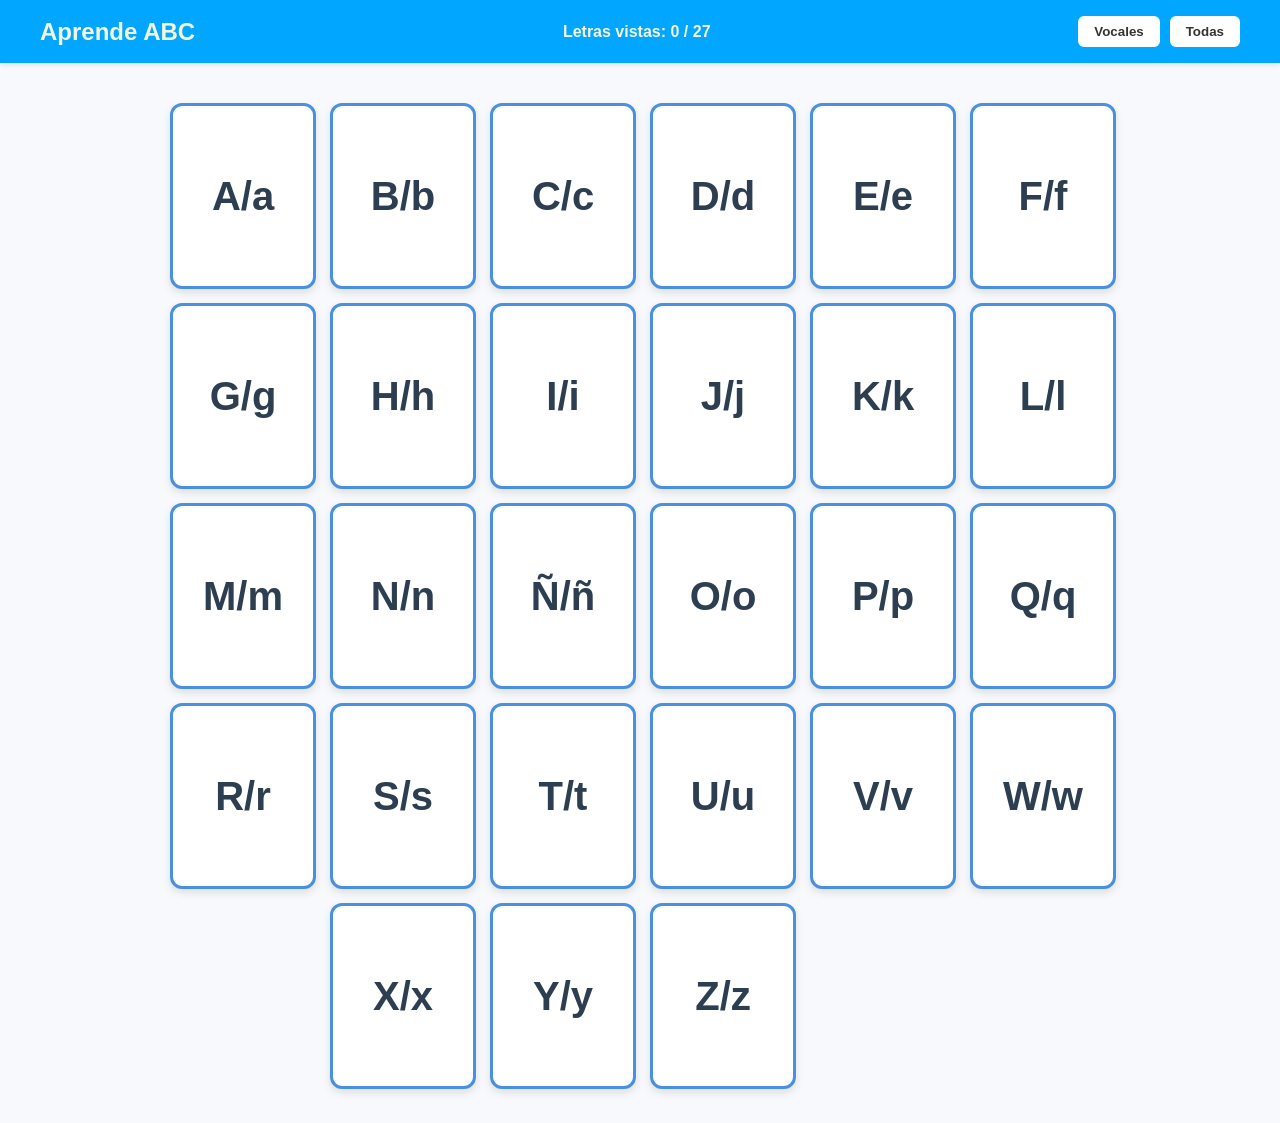
==== commit fa99aa16: "Merge pull request #8 from crtiandev/alexisrb feat se ajusta el tamano del header y se ajusta el sis" ====
--- a/index.html
+++ b/index.html
@@ -4,24 +4,23 @@
 <head>
     <meta charset="UTF-8">
     <meta name="viewport" content="width=device-width, initial-scale=1.0">
-    <title>ABC Challenge</title>
     <title>Document</title>
     <link rel="stylesheet" href="style.css">
     <link rel="stylesheet" href="/style.css">
-    <link rel="shortcut icon" href="https://encrypted-tbn0.gstatic.com/images?q=tbn:ANd9GcSQkld-wDfMxZWVW39jLFjioOd4c1kREj1nqf7nZ2BYfQ&s=10" type="image/x-icon">
     
 </head>
-
-<header>
-    <nav class="nav-var">
-        <h1>Aprende ABC</h1>
-        <p>Letras vistas: <span id="contador">0</span> / 27</p>
-        <button id="btn-filtro">Abecedario completo</button>
-
-    </nav>
-</header>
-
 <body>
+    <header>
+        <nav class="nav-var">
+            <h1>Aprende ABC</h1>
+            <p>Letras vistas: <span id="contador">0</span> / 27</p>
+            <div class="botones">
+                <button id="btn-vocales" data-filtro="vocal">Vocales</button>
+                <button id="btn-todas" data-filtro="todas">Todas</button>
+            </div>
+        </nav>
+    </header>
+
     <section class="galeria">
 
         <!-- BLOQUE 1: A - G -->
@@ -235,7 +234,6 @@
                 <p>Tinto</p>
             </div>
         </div>
-        <div class="card"></div>
 
         <!-- BLOQUE 4: U - Z -->
 
@@ -301,19 +299,6 @@
         <div class="card"></div>
 
     </section>
-
-    <footer>
-        <address>
-            Cra 7 # 43-23 | Bogotá, Colombia
-        </address>
-        <ul> <strong>Integrantes</strong>
-            <li> Cristian David Vélez Ramirez</li>
-            <li> Alexis Rodríguez Betancour</li>
-            <li> Juan Esteban Perdomo Hernandez</li>
-            <li> Andres Felipe Ordoñez Gonzalez</li>
-        </ul>
-        <small>Made by Sala N° 8 | Clase Día 20</small>
-    </footer>
     
     <script src="script.js"></script>
 </body>
--- a/style.css
+++ b/style.css
@@ -1,98 +1,140 @@
 header {
-    display: flex;
-    justify-content: space-between;
-    align-items: center;
-    padding: 1rem 2rem;
+    width: 100%;
     background-color: rgb(0, 166, 255);
     color: beige;
+    box-shadow: 0 2px 5px rgba(0,0,0,0.1);
 }
 
 .nav-var {
     display: flex;
     justify-content: space-between;
     align-items: center;
-    gap: 30em;
+    padding: 1rem 2rem;
+    max-width: 1200px;
+    margin: 0 auto;
+    flex-wrap: wrap;
+    gap: 15px;
 }
-body{
+
+.nav-var h1 {
+    margin: 0;
+    font-size: 1.5rem;
+}
+
+.nav-var p {
+    margin: 0;
+    font-weight: bold;
+}
+
+.botones {
+    display: flex;
+    gap: 10px;
+}
+
+.botones button {
+    padding: 8px 16px;
+    background-color: #ffffff;
+    color: #333;
+    border: none;
+    border-radius: 6px;
+    font-weight: bold;
+    cursor: pointer;
+    transition: background-color 0.2s;
+}
+
+.botones button:hover {
+    background-color: #f0f0f0;
+}
+
+body {
     display: flex;
     flex-direction: column;
     align-items: center;
-    padding: 20px;
+    padding: 0;
+    margin: 0;
+    background-color: #f7f9fc;
+    font-family: 'Segoe UI', Tahoma, Geneva, Verdana, sans-serif;
 }
 
-.galeria{
+main {
+    padding: 20px;
+    width: 100%;
+}
+
+.galeria {
     display: flex;
     flex-wrap: wrap;
     justify-content: center;
     max-width: 1000px;
     gap: 20px;
-    margin: 0 auto;
+    margin: 40px auto;
 }
 
-.card{
+.card {
     width: 140px;
     height: 180px;
     position: relative;
     cursor: pointer;
+    perspective: 1000px;
 }
 
 .card-frente, .card-dorso {
-  position: absolute;
-  width: 100%;
-  height: 100%;
-  backface-visibility: hidden;
-  transition: transform 0.6s ease;
-  display: flex;
-  flex-direction: column;
-  align-items: center;
-  justify-content: center;
-  border-radius: 12px;
-  box-shadow: 0 4px 8px rgba(0,0,0,0.1);
+    position: absolute;
+    width: 100%;
+    height: 100%;
+    backface-visibility: hidden;
+    transition: transform 0.6s ease;
+    display: flex;
+    flex-direction: column;
+    align-items: center;
+    justify-content: center;
+    border-radius: 12px;
+    box-shadow: 0 4px 8px rgba(0,0,0,0.1);
 }
 
 .card-frente {
-  background-color: #ffffff;
-  border: 3px solid #4a90e2;
-  color: #333;
+    background-color: #ffffff;
+    border: 3px solid #4a90e2;
+    color: #333;
 }
 
 .card-frente h2 {
-  font-size: 2.5rem;
-  margin: 0;
-  color: #2c3e50;
+    font-size: 2.5rem;
+    margin: 0;
+    color: #2c3e50;
 }
 
 .card-dorso {
-  background-color: #fff9e6;
-  border: 3px solid #f5a623;
-  transform: rotateY(180deg);
-  padding: 10px;
-  box-sizing: border-box;
+    background-color: #fff9e6;
+    border: 3px solid #f5a623;
+    transform: rotateY(180deg);
+    padding: 10px;
+    box-sizing: border-box;
 }
 
 .card-dorso p {
-  font-size: 0.9rem;
-  font-weight: bold;
-  margin: 0;
-  color: #333;
+    font-size: 0.9rem;
+    font-weight: bold;
+    margin: 0;
+    color: #333;
 }
 
 .card.volteada .card-frente {
-  transform: rotateY(180deg);
+    transform: rotateY(180deg);
 }
 
 .card.volteada .card-dorso {
-  transform: rotateY(0deg);
+    transform: rotateY(0deg);
 }
 
 .oculta {
-  display: none;
+    display: none;
 }
 
 .card-dorso img {
-  width: 70px;
-  height: 70px;
-  object-fit: cover;
-  border-radius: 8px;
-  margin-bottom: 8px;
-}
+    width: 70px;
+    height: 70px;
+    object-fit: cover;
+    border-radius: 8px;
+    margin-bottom: 8px;
+}
--- a/style.css
+++ b/style.css
@@ -1,98 +1,140 @@
 header {
-    display: flex;
-    justify-content: space-between;
-    align-items: center;
-    padding: 1rem 2rem;
+    width: 100%;
     background-color: rgb(0, 166, 255);
     color: beige;
+    box-shadow: 0 2px 5px rgba(0,0,0,0.1);
 }
 
 .nav-var {
     display: flex;
     justify-content: space-between;
     align-items: center;
-    gap: 30em;
+    padding: 1rem 2rem;
+    max-width: 1200px;
+    margin: 0 auto;
+    flex-wrap: wrap;
+    gap: 15px;
 }
-body{
+
+.nav-var h1 {
+    margin: 0;
+    font-size: 1.5rem;
+}
+
+.nav-var p {
+    margin: 0;
+    font-weight: bold;
+}
+
+.botones {
+    display: flex;
+    gap: 10px;
+}
+
+.botones button {
+    padding: 8px 16px;
+    background-color: #ffffff;
+    color: #333;
+    border: none;
+    border-radius: 6px;
+    font-weight: bold;
+    cursor: pointer;
+    transition: background-color 0.2s;
+}
+
+.botones button:hover {
+    background-color: #f0f0f0;
+}
+
+body {
     display: flex;
     flex-direction: column;
     align-items: center;
-    padding: 20px;
+    padding: 0;
+    margin: 0;
+    background-color: #f7f9fc;
+    font-family: 'Segoe UI', Tahoma, Geneva, Verdana, sans-serif;
 }
 
-.galeria{
+main {
+    padding: 20px;
+    width: 100%;
+}
+
+.galeria {
     display: flex;
     flex-wrap: wrap;
     justify-content: center;
     max-width: 1000px;
     gap: 20px;
-    margin: 0 auto;
+    margin: 40px auto;
 }
 
-.card{
+.card {
     width: 140px;
     height: 180px;
     position: relative;
     cursor: pointer;
+    perspective: 1000px;
 }
 
 .card-frente, .card-dorso {
-  position: absolute;
-  width: 100%;
-  height: 100%;
-  backface-visibility: hidden;
-  transition: transform 0.6s ease;
-  display: flex;
-  flex-direction: column;
-  align-items: center;
-  justify-content: center;
-  border-radius: 12px;
-  box-shadow: 0 4px 8px rgba(0,0,0,0.1);
+    position: absolute;
+    width: 100%;
+    height: 100%;
+    backface-visibility: hidden;
+    transition: transform 0.6s ease;
+    display: flex;
+    flex-direction: column;
+    align-items: center;
+    justify-content: center;
+    border-radius: 12px;
+    box-shadow: 0 4px 8px rgba(0,0,0,0.1);
 }
 
 .card-frente {
-  background-color: #ffffff;
-  border: 3px solid #4a90e2;
-  color: #333;
+    background-color: #ffffff;
+    border: 3px solid #4a90e2;
+    color: #333;
 }
 
 .card-frente h2 {
-  font-size: 2.5rem;
-  margin: 0;
-  color: #2c3e50;
+    font-size: 2.5rem;
+    margin: 0;
+    color: #2c3e50;
 }
 
 .card-dorso {
-  background-color: #fff9e6;
-  border: 3px solid #f5a623;
-  transform: rotateY(180deg);
-  padding: 10px;
-  box-sizing: border-box;
+    background-color: #fff9e6;
+    border: 3px solid #f5a623;
+    transform: rotateY(180deg);
+    padding: 10px;
+    box-sizing: border-box;
 }
 
 .card-dorso p {
-  font-size: 0.9rem;
-  font-weight: bold;
-  margin: 0;
-  color: #333;
+    font-size: 0.9rem;
+    font-weight: bold;
+    margin: 0;
+    color: #333;
 }
 
 .card.volteada .card-frente {
-  transform: rotateY(180deg);
+    transform: rotateY(180deg);
 }
 
 .card.volteada .card-dorso {
-  transform: rotateY(0deg);
+    transform: rotateY(0deg);
 }
 
 .oculta {
-  display: none;
+    display: none;
 }
 
 .card-dorso img {
-  width: 70px;
-  height: 70px;
-  object-fit: cover;
-  border-radius: 8px;
-  margin-bottom: 8px;
-}
+    width: 70px;
+    height: 70px;
+    object-fit: cover;
+    border-radius: 8px;
+    margin-bottom: 8px;
+}
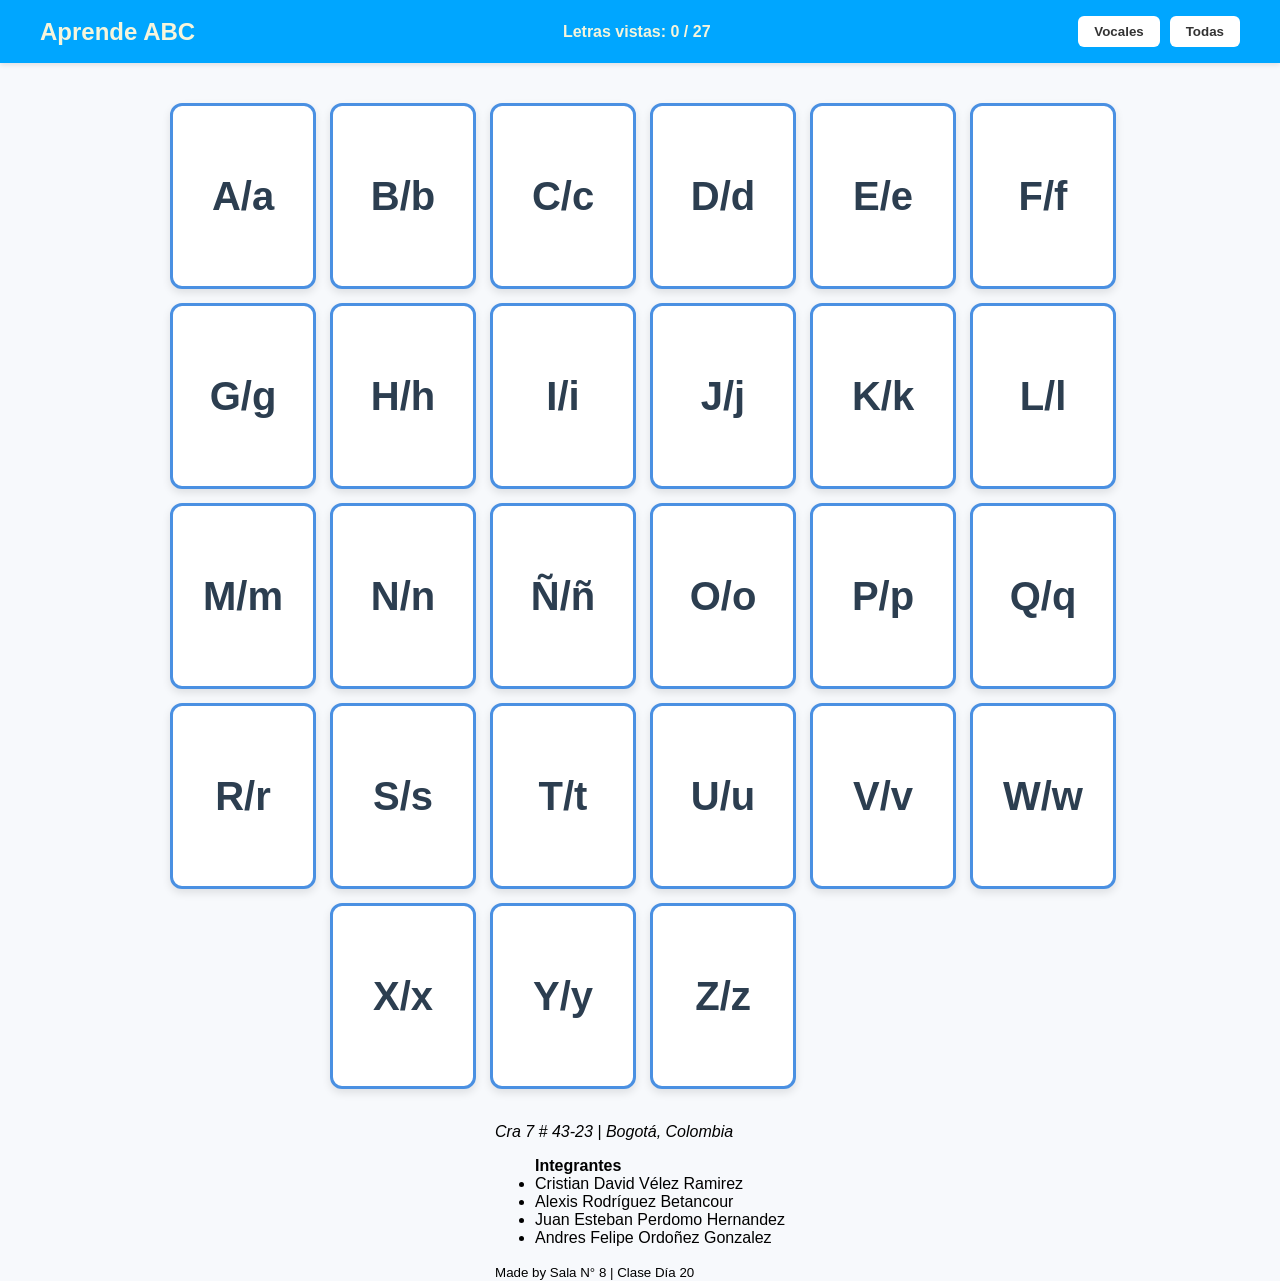
==== commit de54b290: "Merge pull request #7 from crtiandev/andres-ñ-t Andres Ordoñez" ====
--- a/index.html
+++ b/index.html
@@ -4,9 +4,11 @@
 <head>
     <meta charset="UTF-8">
     <meta name="viewport" content="width=device-width, initial-scale=1.0">
+    <title>ABC Challenge</title>
     <title>Document</title>
     <link rel="stylesheet" href="style.css">
     <link rel="stylesheet" href="/style.css">
+    <link rel="shortcut icon" href="https://encrypted-tbn0.gstatic.com/images?q=tbn:ANd9GcSQkld-wDfMxZWVW39jLFjioOd4c1kREj1nqf7nZ2BYfQ&s=10" type="image/x-icon">
     
 </head>
 <body>
@@ -299,6 +301,19 @@
         <div class="card"></div>
 
     </section>
+
+    <footer>
+        <address>
+            Cra 7 # 43-23 | Bogotá, Colombia
+        </address>
+        <ul> <strong>Integrantes</strong>
+            <li> Cristian David Vélez Ramirez</li>
+            <li> Alexis Rodríguez Betancour</li>
+            <li> Juan Esteban Perdomo Hernandez</li>
+            <li> Andres Felipe Ordoñez Gonzalez</li>
+        </ul>
+        <small>Made by Sala N° 8 | Clase Día 20</small>
+    </footer>
     
     <script src="script.js"></script>
 </body>
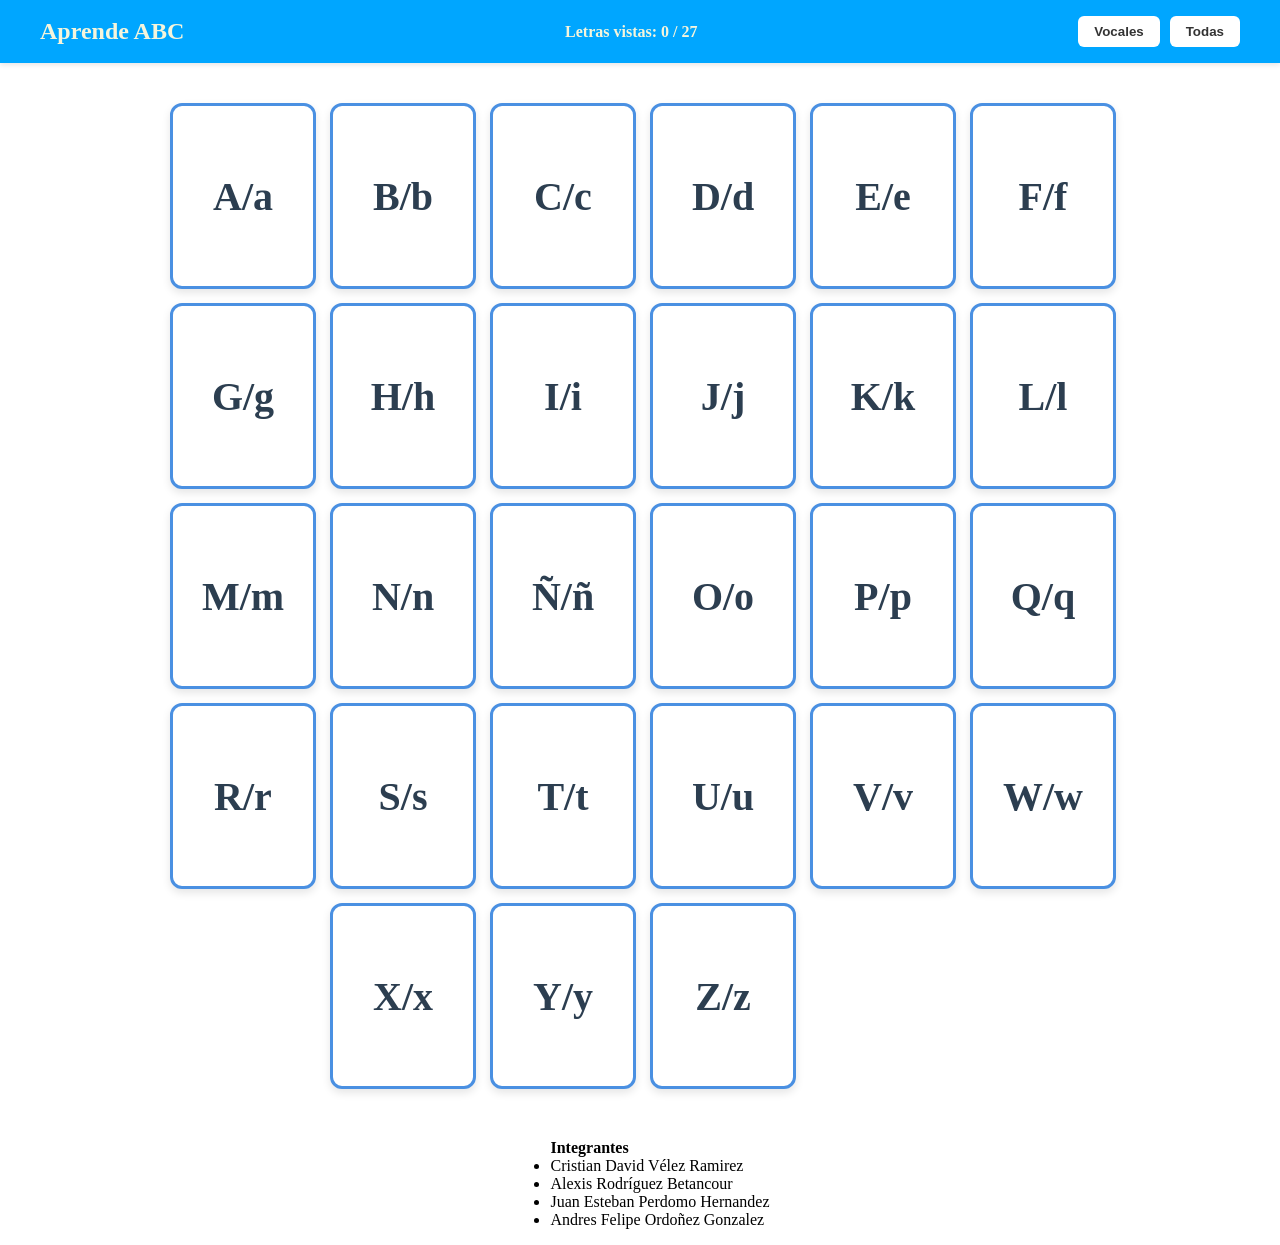
==== commit 63e282e5: "footer" ====
--- a/index.html
+++ b/index.html
@@ -303,16 +303,12 @@
     </section>
 
     <footer>
-        <address>
-            Cra 7 # 43-23 | Bogotá, Colombia
-        </address>
         <ul> <strong>Integrantes</strong>
             <li> Cristian David Vélez Ramirez</li>
             <li> Alexis Rodríguez Betancour</li>
             <li> Juan Esteban Perdomo Hernandez</li>
             <li> Andres Felipe Ordoñez Gonzalez</li>
         </ul>
-        <small>Made by Sala N° 8 | Clase Día 20</small>
     </footer>
     
     <script src="script.js"></script>
--- a/style.css
+++ b/style.css
@@ -52,8 +52,6 @@
     align-items: center;
     padding: 0;
     margin: 0;
-    background-color: #f7f9fc;
-    font-family: 'Segoe UI', Tahoma, Geneva, Verdana, sans-serif;
 }
 
 main {
--- a/style.css
+++ b/style.css
@@ -52,8 +52,6 @@
     align-items: center;
     padding: 0;
     margin: 0;
-    background-color: #f7f9fc;
-    font-family: 'Segoe UI', Tahoma, Geneva, Verdana, sans-serif;
 }
 
 main {
